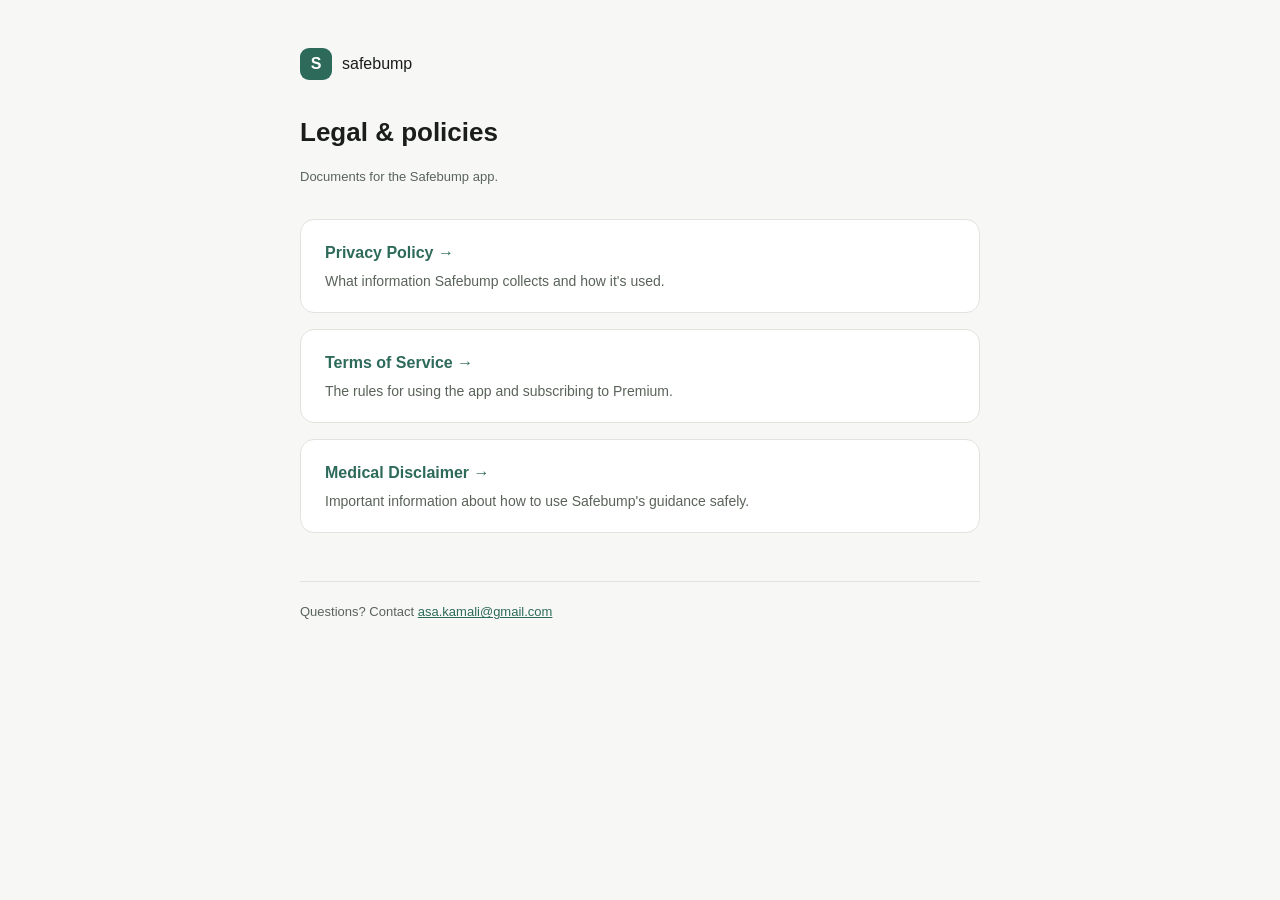
==== index.html @ e9420ebe "Add privacy policy, terms of service, and medical disclaimer Static pages for GitHub Pages, linked f" ====
<!doctype html>
<html lang="en">
<head>
<meta charset="utf-8">
<meta name="viewport" content="width=device-width, initial-scale=1">
<title>Safebump — Legal</title>
<link rel="stylesheet" href="style.css">
</head>
<body>
<div class="wrap">
  <div class="brand">
    <div class="mark">S</div>
    <span>safebump</span>
  </div>

  <h1>Legal &amp; policies</h1>
  <p class="updated">Documents for the Safebump app.</p>

  <div class="card">
    <a href="privacy.html">Privacy Policy →</a>
    <p>What information Safebump collects and how it's used.</p>
  </div>

  <div class="card">
    <a href="terms.html">Terms of Service →</a>
    <p>The rules for using the app and subscribing to Premium.</p>
  </div>

  <div class="card">
    <a href="disclaimer.html">Medical Disclaimer →</a>
    <p>Important information about how to use Safebump's guidance safely.</p>
  </div>

  <footer>
    Questions? Contact <a href="mailto:asa.kamali@gmail.com">asa.kamali@gmail.com</a>
  </footer>
</div>
</body>
</html>
---- style.css ----
:root {
  color-scheme: light dark;
  --bg: #f7f8f6;
  --card: #ffffff;
  --text: #1a1d1a;
  --text-secondary: #5a635a;
  --border: #e0e4de;
  --forest: #2d6a5a;
}

* { box-sizing: border-box; }

body {
  margin: 0;
  font-family: -apple-system, BlinkMacSystemFont, "Segoe UI", Roboto, Helvetica, Arial, sans-serif;
  background: var(--bg);
  color: var(--text);
  line-height: 1.6;
}

.wrap {
  max-width: 720px;
  margin: 0 auto;
  padding: 48px 20px 80px;
}

.brand {
  display: flex;
  align-items: center;
  gap: 10px;
  margin-bottom: 32px;
}

.brand .mark {
  width: 32px;
  height: 32px;
  border-radius: 9px;
  background: var(--forest);
  display: flex;
  align-items: center;
  justify-content: center;
  color: white;
  font-weight: 700;
  flex-shrink: 0;
}

.brand a {
  font-weight: 700;
  font-size: 18px;
  color: var(--text);
  text-decoration: none;
}

h1 {
  font-size: 26px;
  margin-bottom: 4px;
}

.updated {
  color: var(--text-secondary);
  font-size: 13px;
  margin-bottom: 32px;
}

h2 {
  font-size: 18px;
  margin-top: 36px;
  margin-bottom: 10px;
}

p, li {
  font-size: 15px;
  color: var(--text);
}

.card {
  background: var(--card);
  border: 1px solid var(--border);
  border-radius: 14px;
  padding: 20px 24px;
  margin-bottom: 16px;
}

.card a {
  color: var(--forest);
  font-weight: 600;
  text-decoration: none;
}

.card p {
  color: var(--text-secondary);
  margin: 4px 0 0;
  font-size: 14px;
}

.notice {
  background: #fff3e0;
  border: 1px solid #ffd599;
  border-radius: 12px;
  padding: 14px 18px;
  font-size: 14px;
  margin-bottom: 24px;
}

a { color: var(--forest); }

footer {
  margin-top: 48px;
  padding-top: 20px;
  border-top: 1px solid var(--border);
  font-size: 13px;
  color: var(--text-secondary);
}

@media (prefers-color-scheme: dark) {
  :root {
    --bg: #14161a;
    --card: #1c1f24;
    --text: #eef0ee;
    --text-secondary: #9aa39a;
    --border: #2a2f2a;
  }
  .notice {
    background: #3a2c14;
    border-color: #6b4e1e;
    color: #f0dcb0;
  }
}
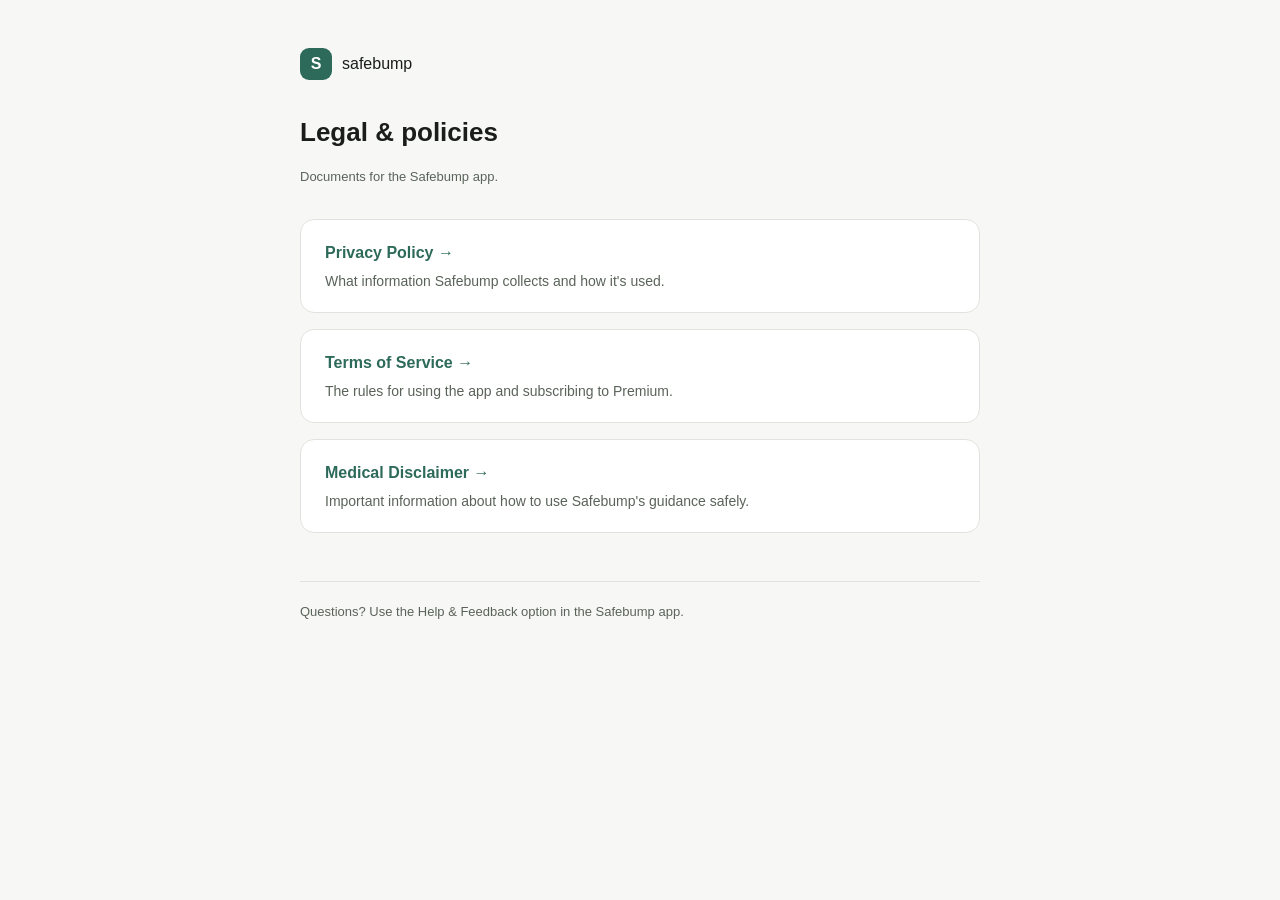
==== commit 8cbe8e5e: "Point contact sections to in-app Help & Feedback instead of email The app now has a real in-app feed" ====
--- a/index.html
+++ b/index.html
@@ -32,7 +32,7 @@
   </div>
 
   <footer>
-    Questions? Contact <a href="mailto:asa.kamali@gmail.com">asa.kamali@gmail.com</a>
+    Questions? Use the Help &amp; Feedback option in the Safebump app.
   </footer>
 </div>
 </body>
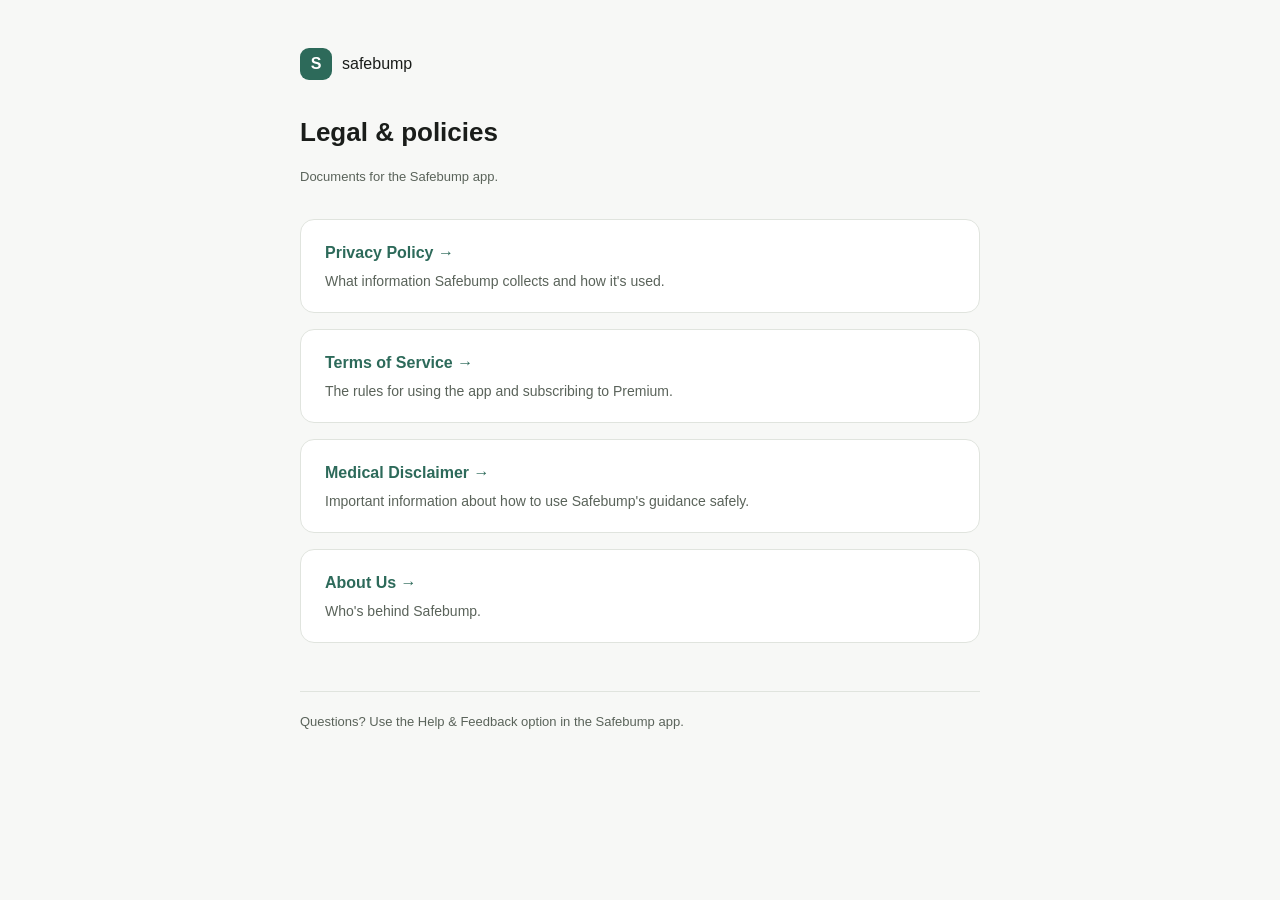
==== commit 9cb80bc2: "Add About Us page Lists the developer behind Safebump (currently operating solo, under an initial ra" ====
--- a/index.html
+++ b/index.html
@@ -31,6 +31,11 @@
     <p>Important information about how to use Safebump's guidance safely.</p>
   </div>
 
+  <div class="card">
+    <a href="about.html">About Us →</a>
+    <p>Who's behind Safebump.</p>
+  </div>
+
   <footer>
     Questions? Use the Help &amp; Feedback option in the Safebump app.
   </footer>
--- a/style.css
+++ b/style.css
@@ -93,6 +93,44 @@
   font-size: 14px;
 }
 
+.person {
+  display: flex;
+  gap: 16px;
+  align-items: flex-start;
+}
+
+.avatar {
+  width: 56px;
+  height: 56px;
+  border-radius: 16px;
+  background: var(--forest);
+  color: white;
+  font-weight: 700;
+  font-size: 18px;
+  display: flex;
+  align-items: center;
+  justify-content: center;
+  flex-shrink: 0;
+}
+
+.person h2 {
+  margin-top: 0;
+  margin-bottom: 2px;
+  font-size: 17px;
+}
+
+.person .role {
+  color: var(--text-secondary);
+  font-size: 13px;
+  margin-bottom: 10px;
+}
+
+.note {
+  font-size: 13px;
+  color: var(--text-secondary);
+  font-style: italic;
+}
+
 .notice {
   background: #fff3e0;
   border: 1px solid #ffd599;
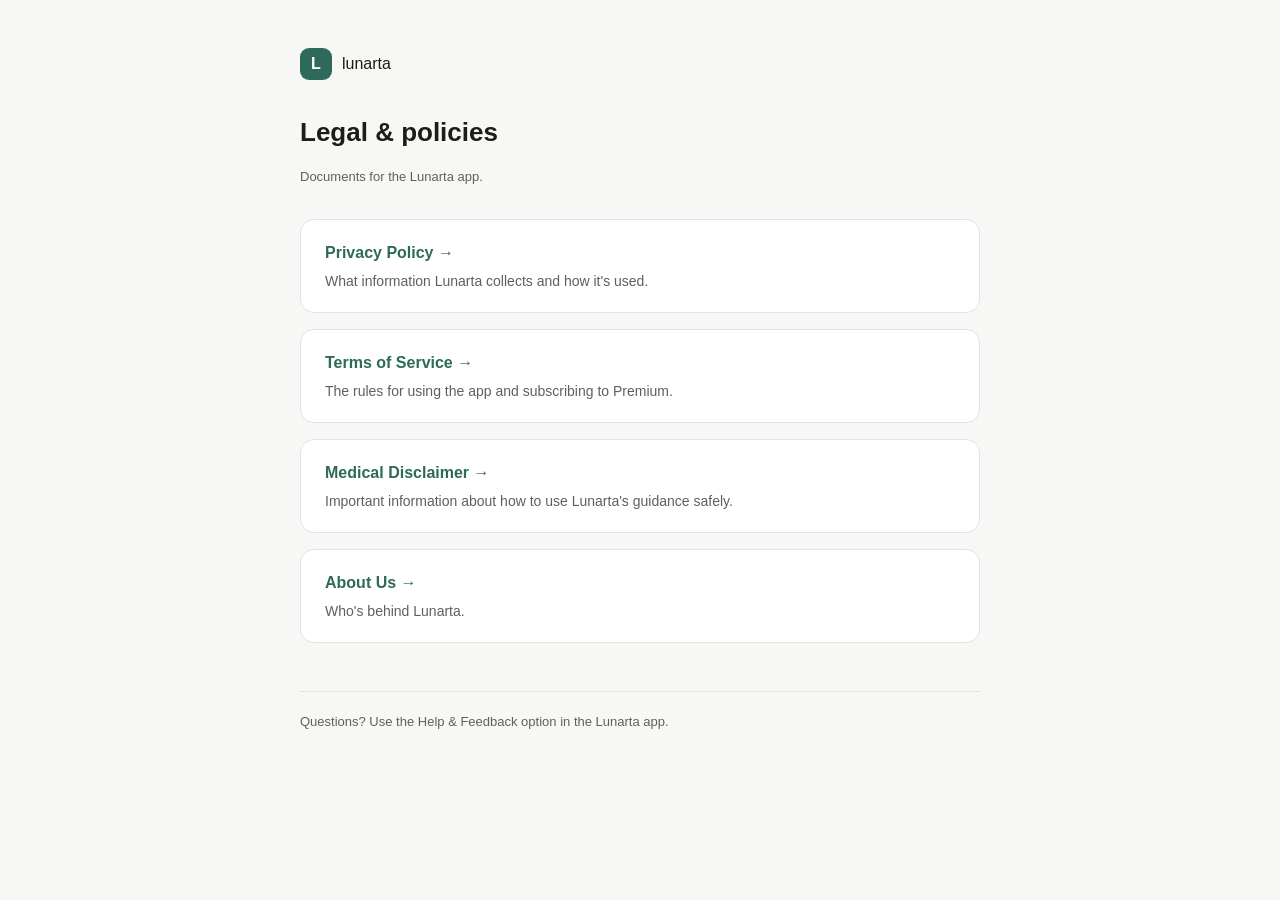
==== commit 04607f4a: "Rebrand legal pages from Safebump to Lunarta The repo/folder was renamed earlier, but the page conte" ====
--- a/index.html
+++ b/index.html
@@ -3,22 +3,22 @@
 <head>
 <meta charset="utf-8">
 <meta name="viewport" content="width=device-width, initial-scale=1">
-<title>Safebump — Legal</title>
+<title>Lunarta — Legal</title>
 <link rel="stylesheet" href="style.css">
 </head>
 <body>
 <div class="wrap">
   <div class="brand">
-    <div class="mark">S</div>
-    <span>safebump</span>
+    <div class="mark">L</div>
+    <span>lunarta</span>
   </div>
 
   <h1>Legal &amp; policies</h1>
-  <p class="updated">Documents for the Safebump app.</p>
+  <p class="updated">Documents for the Lunarta app.</p>
 
   <div class="card">
     <a href="privacy.html">Privacy Policy →</a>
-    <p>What information Safebump collects and how it's used.</p>
+    <p>What information Lunarta collects and how it's used.</p>
   </div>
 
   <div class="card">
@@ -28,16 +28,16 @@
 
   <div class="card">
     <a href="disclaimer.html">Medical Disclaimer →</a>
-    <p>Important information about how to use Safebump's guidance safely.</p>
+    <p>Important information about how to use Lunarta's guidance safely.</p>
   </div>
 
   <div class="card">
     <a href="about.html">About Us →</a>
-    <p>Who's behind Safebump.</p>
+    <p>Who's behind Lunarta.</p>
   </div>
 
   <footer>
-    Questions? Use the Help &amp; Feedback option in the Safebump app.
+    Questions? Use the Help &amp; Feedback option in the Lunarta app.
   </footer>
 </div>
 </body>
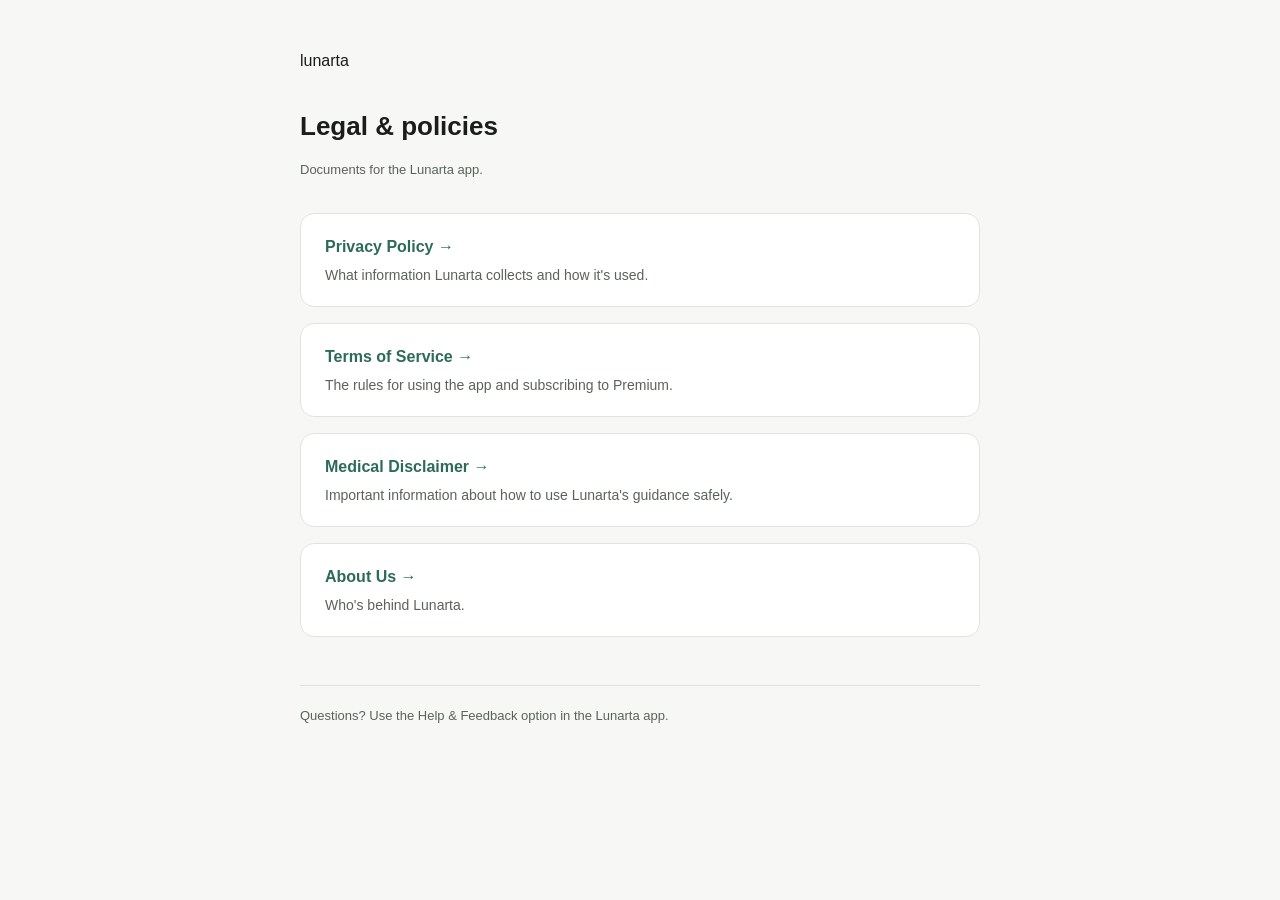
==== commit 500c616d: "Remove logo icon and rewrite legal copy for accuracy and clarity - Removed the green square "L" icon" ====
--- a/index.html
+++ b/index.html
@@ -9,7 +9,6 @@
 <body>
 <div class="wrap">
   <div class="brand">
-    <div class="mark">L</div>
     <span>lunarta</span>
   </div>
 
--- a/style.css
+++ b/style.css
@@ -29,19 +29,6 @@
   align-items: center;
   gap: 10px;
   margin-bottom: 32px;
-}
-
-.brand .mark {
-  width: 32px;
-  height: 32px;
-  border-radius: 9px;
-  background: var(--forest);
-  display: flex;
-  align-items: center;
-  justify-content: center;
-  color: white;
-  font-weight: 700;
-  flex-shrink: 0;
 }
 
 .brand a {
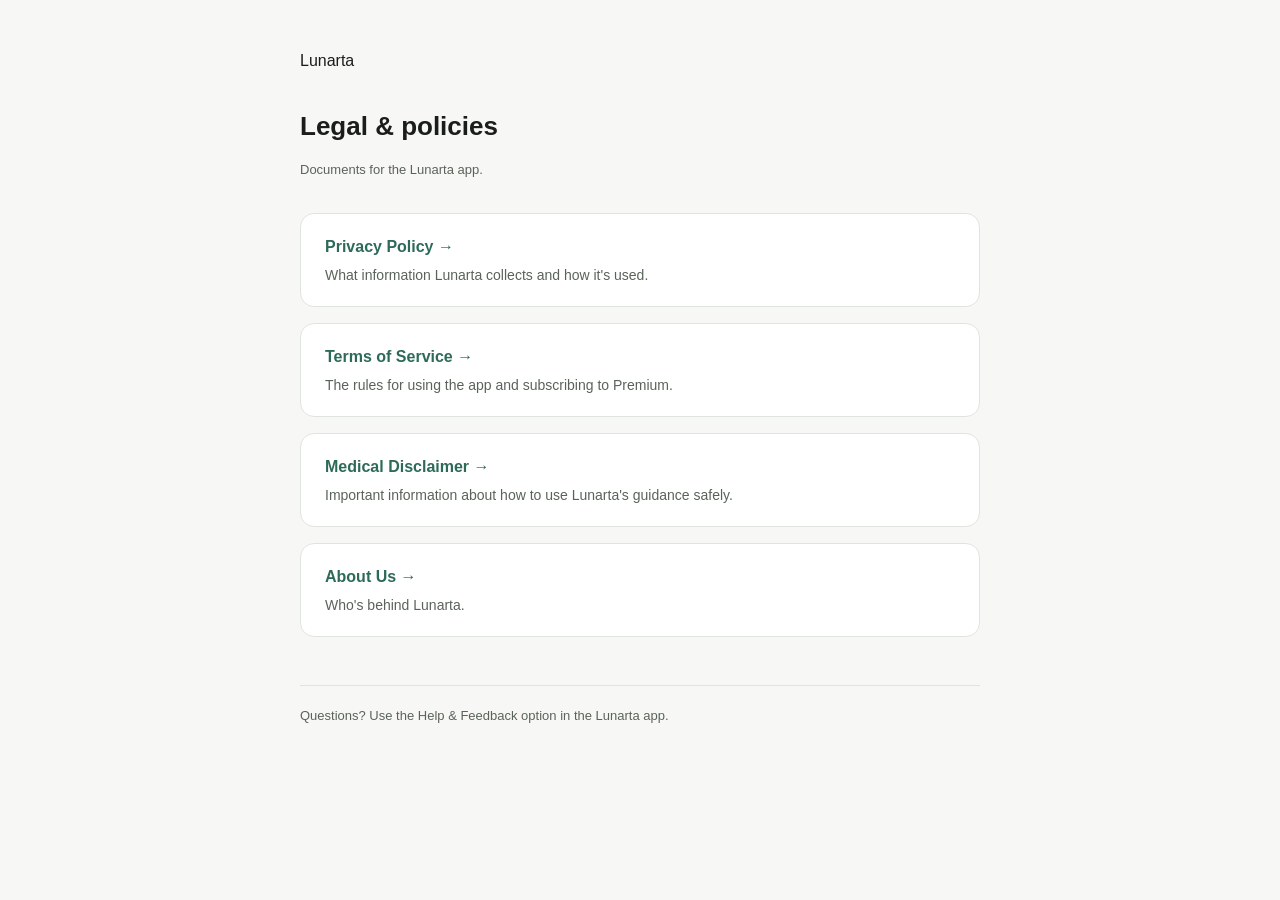
==== commit f91a306e: "Capitalize the Lunarta wordmark across all pages Co-Authored-By: Claude Fable 5 <noreply@anthropic.c" ====
--- a/index.html
+++ b/index.html
@@ -9,7 +9,7 @@
 <body>
 <div class="wrap">
   <div class="brand">
-    <span>lunarta</span>
+    <span>Lunarta</span>
   </div>
 
   <h1>Legal &amp; policies</h1>
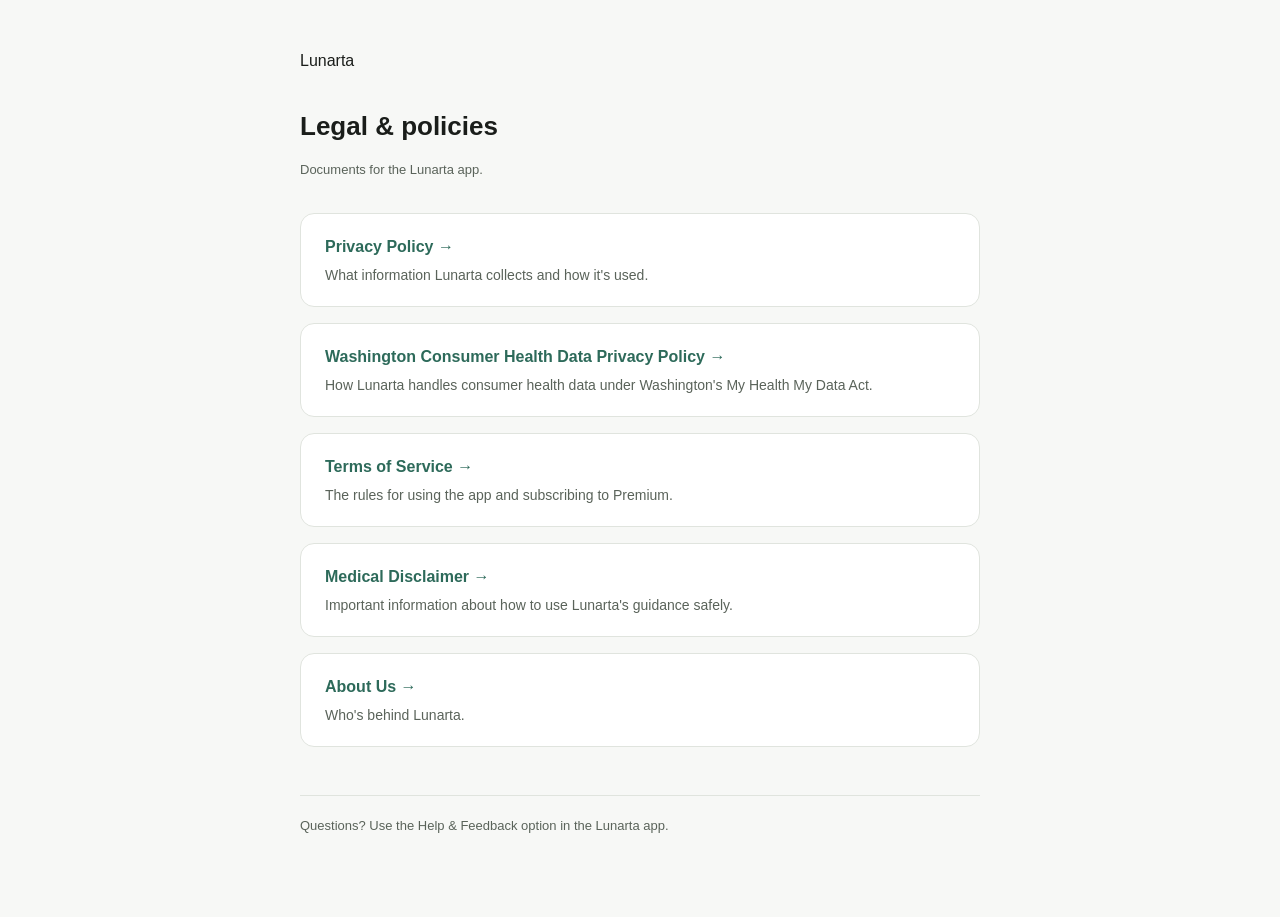
==== commit 07dd528a: "Link Washington Consumer Health Data Privacy Policy from the homepage MHMDA's AG guidance calls for " ====
--- a/index.html
+++ b/index.html
@@ -21,6 +21,11 @@
   </div>
 
   <div class="card">
+    <a href="wa-consumer-health-data.html">Washington Consumer Health Data Privacy Policy →</a>
+    <p>How Lunarta handles consumer health data under Washington's My Health My Data Act.</p>
+  </div>
+
+  <div class="card">
     <a href="terms.html">Terms of Service →</a>
     <p>The rules for using the app and subscribing to Premium.</p>
   </div>
